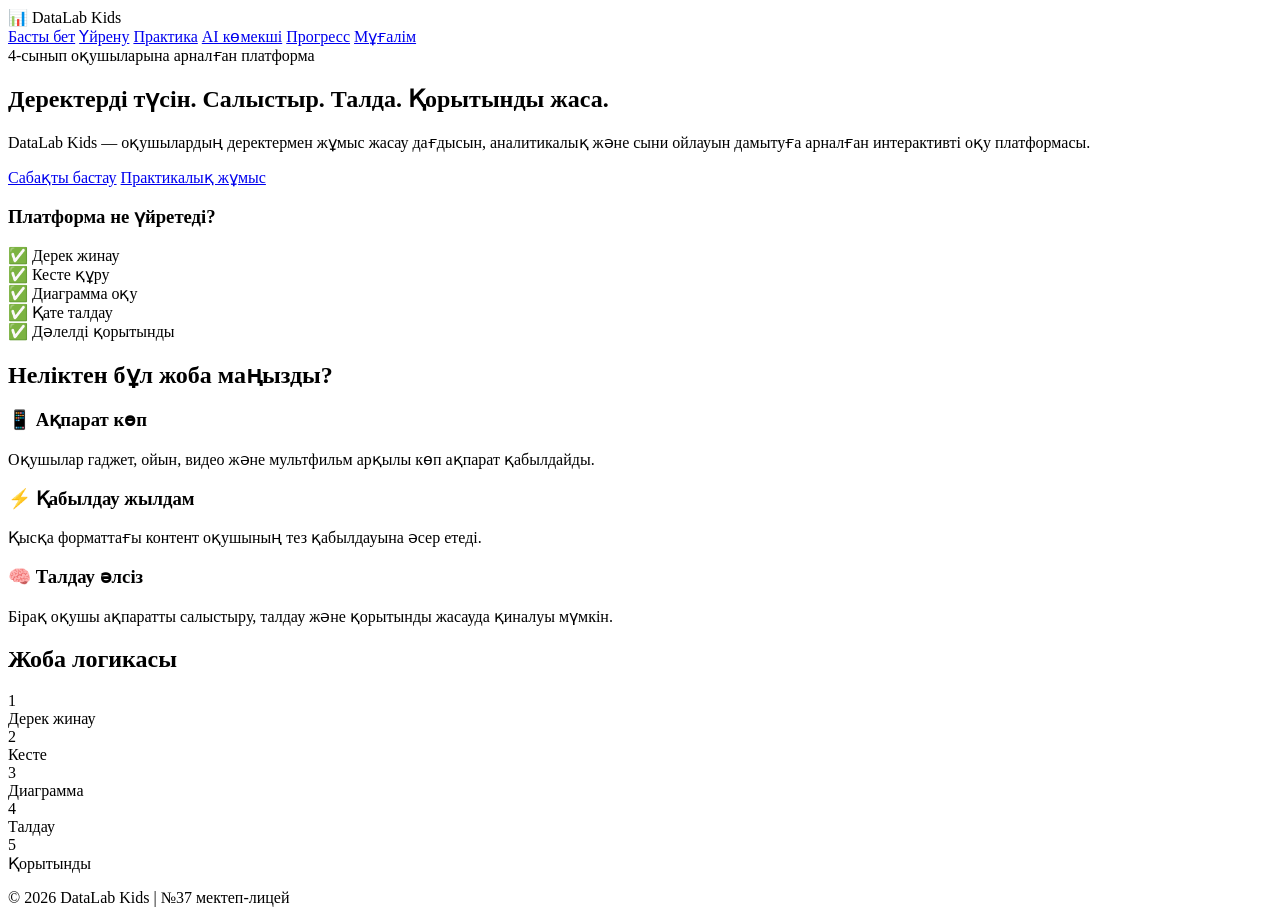
==== index.html @ 5378fdf6 "Create index.html" ====
<!DOCTYPE html>
<html lang="kk">
<head>
  <meta charset="UTF-8">
  <meta name="viewport" content="width=device-width, initial-scale=1.0">
  <title>DataLab Kids | Басты бет</title>
  <link rel="stylesheet" href="css/style.css">
</head>
<body>

<header class="navbar">
  <div class="logo">📊 DataLab Kids</div>
  <nav>
    <a href="index.html">Басты бет</a>
    <a href="learn.html">Үйрену</a>
    <a href="tasks.html">Практика</a>
    <a href="ai-helper.html">AI көмекші</a>
    <a href="progress.html">Прогресс</a>
    <a href="teacher.html">Мұғалім</a>
  </nav>
</header>

<section class="hero">
  <div class="hero-text">
    <span class="badge">4-сынып оқушыларына арналған платформа</span>
    <h1>Деректерді түсін. Салыстыр. Талда. Қорытынды жаса.</h1>
    <p>
      DataLab Kids — оқушылардың деректермен жұмыс жасау дағдысын,
      аналитикалық және сыни ойлауын дамытуға арналған интерактивті оқу платформасы.
    </p>

    <div class="hero-buttons">
      <a class="btn primary" href="learn.html">Сабақты бастау</a>
      <a class="btn secondary" href="tasks.html">Практикалық жұмыс</a>
    </div>
  </div>

  <div class="hero-panel">
    <h3>Платформа не үйретеді?</h3>
    <div class="check">✅ Дерек жинау</div>
    <div class="check">✅ Кесте құру</div>
    <div class="check">✅ Диаграмма оқу</div>
    <div class="check">✅ Қате талдау</div>
    <div class="check">✅ Дәлелді қорытынды</div>
  </div>
</section>

<section class="problem">
  <h2>Неліктен бұл жоба маңызды?</h2>
  <div class="cards-3">
    <div class="card">
      <h3>📱 Ақпарат көп</h3>
      <p>Оқушылар гаджет, ойын, видео және мультфильм арқылы көп ақпарат қабылдайды.</p>
    </div>
    <div class="card">
      <h3>⚡ Қабылдау жылдам</h3>
      <p>Қысқа форматтағы контент оқушының тез қабылдауына әсер етеді.</p>
    </div>
    <div class="card">
      <h3>🧠 Талдау әлсіз</h3>
      <p>Бірақ оқушы ақпаратты салыстыру, талдау және қорытынды жасауда қиналуы мүмкін.</p>
    </div>
  </div>
</section>

<section class="research-block">
  <h2>Жоба логикасы</h2>
  <div class="steps-row">
    <div>1<br><span>Дерек жинау</span></div>
    <div>2<br><span>Кесте</span></div>
    <div>3<br><span>Диаграмма</span></div>
    <div>4<br><span>Талдау</span></div>
    <div>5<br><span>Қорытынды</span></div>
  </div>
</section>

<footer>
  <p>© 2026 DataLab Kids | №37 мектеп-лицей</p>
</footer>

</body>
</html>
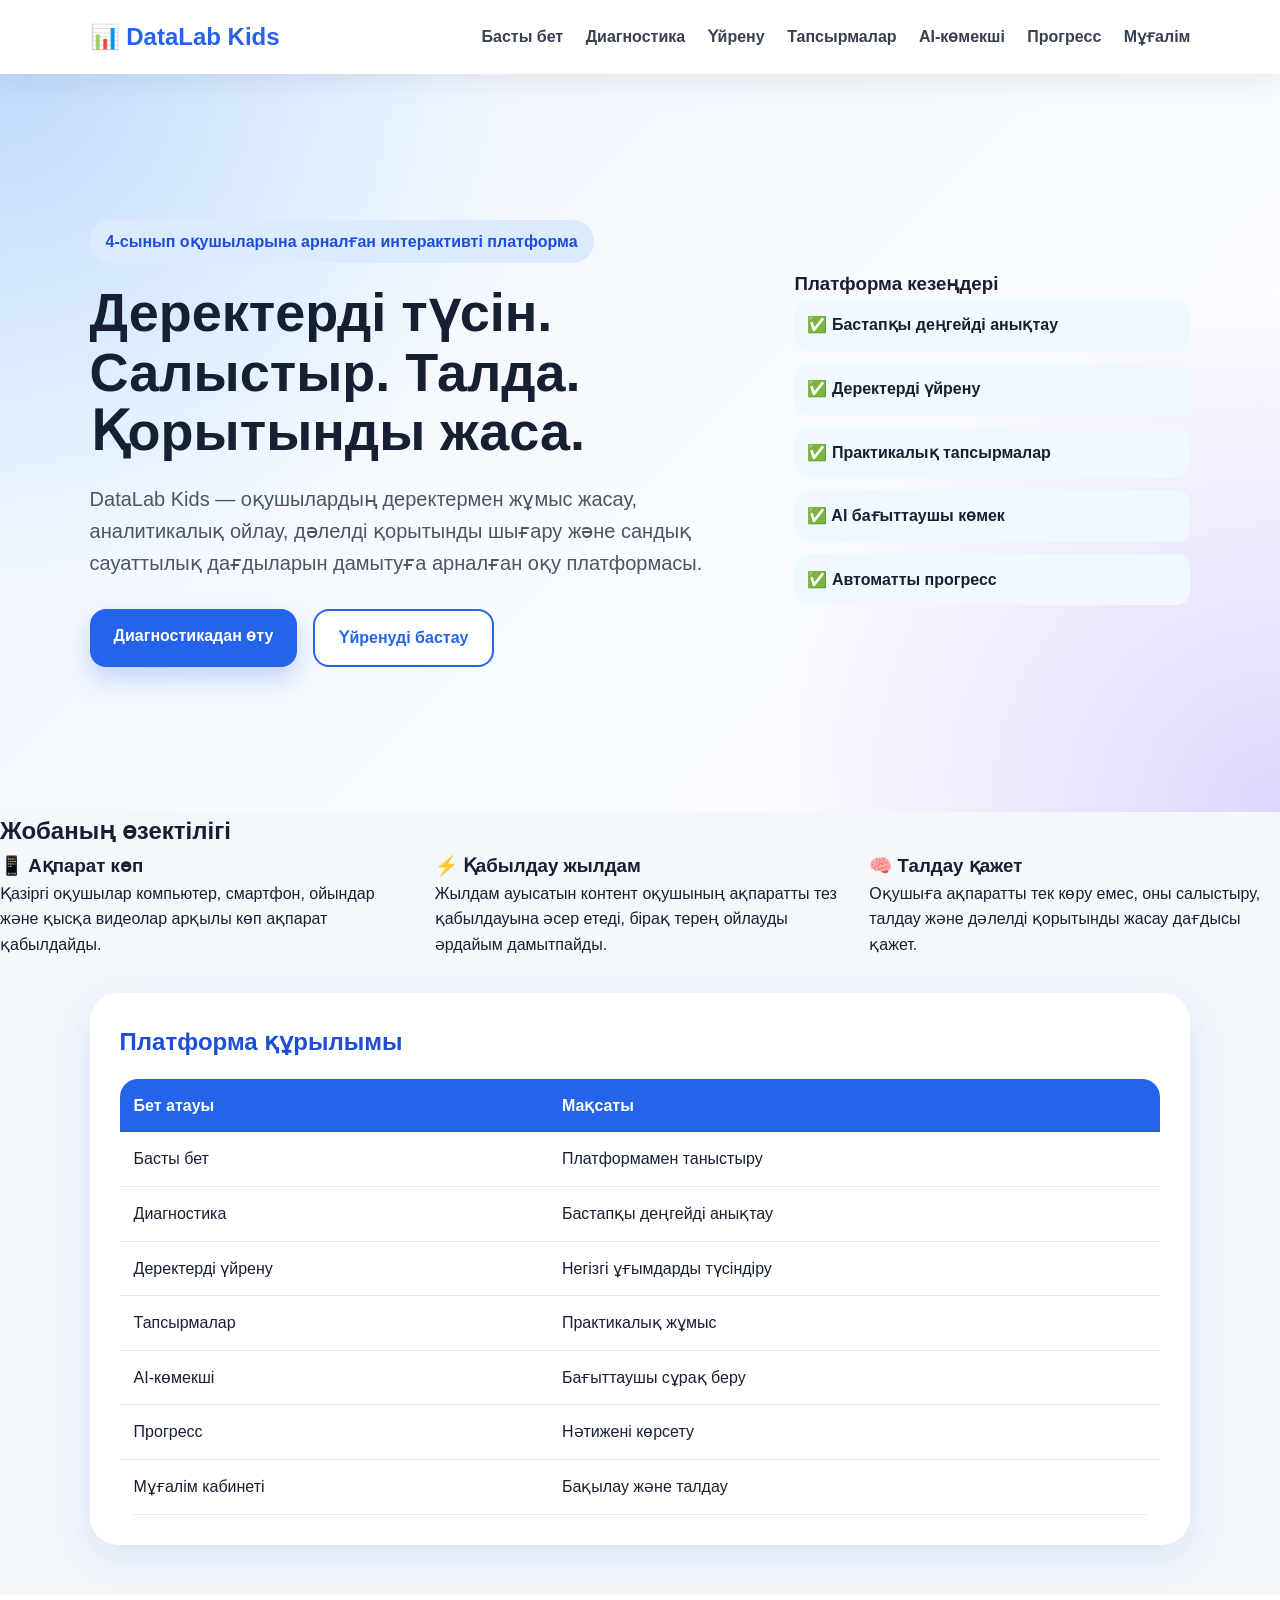
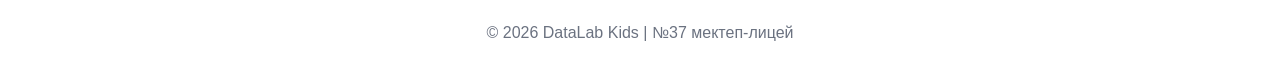
==== commit abf097e2: "Update index.html" ====
--- a/index.html
+++ b/index.html
@@ -1,10 +1,10 @@
 <!DOCTYPE html>
 <html lang="kk">
 <head>
-  <meta charset="UTF-8">
-  <meta name="viewport" content="width=device-width, initial-scale=1.0">
+  <meta charset="UTF-8" />
+  <meta name="viewport" content="width=device-width, initial-scale=1.0" />
   <title>DataLab Kids | Басты бет</title>
-  <link rel="stylesheet" href="css/style.css">
+  <link rel="stylesheet" href="css/style.css" />
 </head>
 <body>
 
@@ -12,66 +12,84 @@
   <div class="logo">📊 DataLab Kids</div>
   <nav>
     <a href="index.html">Басты бет</a>
+    <a href="diagnostic.html">Диагностика</a>
     <a href="learn.html">Үйрену</a>
-    <a href="tasks.html">Практика</a>
-    <a href="ai-helper.html">AI көмекші</a>
+    <a href="tasks.html">Тапсырмалар</a>
+    <a href="ai-helper.html">AI-көмекші</a>
     <a href="progress.html">Прогресс</a>
     <a href="teacher.html">Мұғалім</a>
   </nav>
 </header>
 
 <section class="hero">
-  <div class="hero-text">
-    <span class="badge">4-сынып оқушыларына арналған платформа</span>
+  <div class="hero-content">
+    <span class="badge">4-сынып оқушыларына арналған интерактивті платформа</span>
     <h1>Деректерді түсін. Салыстыр. Талда. Қорытынды жаса.</h1>
     <p>
-      DataLab Kids — оқушылардың деректермен жұмыс жасау дағдысын,
-      аналитикалық және сыни ойлауын дамытуға арналған интерактивті оқу платформасы.
+      DataLab Kids — оқушылардың деректермен жұмыс жасау, аналитикалық ойлау,
+      дәлелді қорытынды шығару және сандық сауаттылық дағдыларын дамытуға арналған оқу платформасы.
     </p>
 
     <div class="hero-buttons">
-      <a class="btn primary" href="learn.html">Сабақты бастау</a>
-      <a class="btn secondary" href="tasks.html">Практикалық жұмыс</a>
+      <a href="diagnostic.html" class="btn primary">Диагностикадан өту</a>
+      <a href="learn.html" class="btn secondary">Үйренуді бастау</a>
     </div>
   </div>
 
-  <div class="hero-panel">
-    <h3>Платформа не үйретеді?</h3>
-    <div class="check">✅ Дерек жинау</div>
-    <div class="check">✅ Кесте құру</div>
-    <div class="check">✅ Диаграмма оқу</div>
-    <div class="check">✅ Қате талдау</div>
-    <div class="check">✅ Дәлелді қорытынды</div>
+  <div class="hero-card">
+    <h3>Платформа кезеңдері</h3>
+    <div class="check">✅ Бастапқы деңгейді анықтау</div>
+    <div class="check">✅ Деректерді үйрену</div>
+    <div class="check">✅ Практикалық тапсырмалар</div>
+    <div class="check">✅ AI бағыттаушы көмек</div>
+    <div class="check">✅ Автоматты прогресс</div>
   </div>
 </section>
 
-<section class="problem">
-  <h2>Неліктен бұл жоба маңызды?</h2>
+<section class="problem-section">
+  <h2>Жобаның өзектілігі</h2>
   <div class="cards-3">
-    <div class="card">
+    <div class="info-card">
       <h3>📱 Ақпарат көп</h3>
-      <p>Оқушылар гаджет, ойын, видео және мультфильм арқылы көп ақпарат қабылдайды.</p>
+      <p>
+        Қазіргі оқушылар компьютер, смартфон, ойындар және қысқа видеолар арқылы
+        көп ақпарат қабылдайды.
+      </p>
     </div>
-    <div class="card">
+
+    <div class="info-card">
       <h3>⚡ Қабылдау жылдам</h3>
-      <p>Қысқа форматтағы контент оқушының тез қабылдауына әсер етеді.</p>
+      <p>
+        Жылдам ауысатын контент оқушының ақпаратты тез қабылдауына әсер етеді,
+        бірақ терең ойлауды әрдайым дамытпайды.
+      </p>
     </div>
-    <div class="card">
-      <h3>🧠 Талдау әлсіз</h3>
-      <p>Бірақ оқушы ақпаратты салыстыру, талдау және қорытынды жасауда қиналуы мүмкін.</p>
+
+    <div class="info-card">
+      <h3>🧠 Талдау қажет</h3>
+      <p>
+        Оқушыға ақпаратты тек көру емес, оны салыстыру, талдау және дәлелді қорытынды
+        жасау дағдысы қажет.
+      </p>
     </div>
   </div>
 </section>
 
-<section class="research-block">
-  <h2>Жоба логикасы</h2>
-  <div class="steps-row">
-    <div>1<br><span>Дерек жинау</span></div>
-    <div>2<br><span>Кесте</span></div>
-    <div>3<br><span>Диаграмма</span></div>
-    <div>4<br><span>Талдау</span></div>
-    <div>5<br><span>Қорытынды</span></div>
-  </div>
+<section class="table-box">
+  <h2>Платформа құрылымы</h2>
+  <table>
+    <tr>
+      <th>Бет атауы</th>
+      <th>Мақсаты</th>
+    </tr>
+    <tr><td>Басты бет</td><td>Платформамен таныстыру</td></tr>
+    <tr><td>Диагностика</td><td>Бастапқы деңгейді анықтау</td></tr>
+    <tr><td>Деректерді үйрену</td><td>Негізгі ұғымдарды түсіндіру</td></tr>
+    <tr><td>Тапсырмалар</td><td>Практикалық жұмыс</td></tr>
+    <tr><td>AI-көмекші</td><td>Бағыттаушы сұрақ беру</td></tr>
+    <tr><td>Прогресс</td><td>Нәтижені көрсету</td></tr>
+    <tr><td>Мұғалім кабинеті</td><td>Бақылау және талдау</td></tr>
+  </table>
 </section>
 
 <footer>
--- a/css/style.css
+++ b/css/style.css
@@ -0,0 +1,383 @@
+* {
+  margin: 0;
+  padding: 0;
+  box-sizing: border-box;
+}
+
+body {
+  background: #f4f7fb;
+  color: #172033;
+  font-family: "Segoe UI", Arial, sans-serif;
+  line-height: 1.6;
+}
+
+.navbar {
+  background: rgba(255,255,255,0.95);
+  padding: 18px 7%;
+  display: flex;
+  justify-content: space-between;
+  align-items: center;
+  box-shadow: 0 8px 30px rgba(0,0,0,0.07);
+  position: sticky;
+  top: 0;
+  z-index: 99;
+}
+
+.logo {
+  font-size: 24px;
+  font-weight: 900;
+  color: #2563eb;
+}
+
+nav a {
+  color: #374151;
+  text-decoration: none;
+  margin-left: 18px;
+  font-weight: 700;
+}
+
+nav a:hover {
+  color: #2563eb;
+}
+
+.hero {
+  min-height: 82vh;
+  padding: 80px 7%;
+  display: grid;
+  grid-template-columns: 1.25fr 0.75fr;
+  gap: 45px;
+  align-items: center;
+  background:
+    radial-gradient(circle at top left, #bfdbfe, transparent 35%),
+    radial-gradient(circle at bottom right, #ddd6fe, transparent 35%),
+    linear-gradient(135deg, #eff6ff, #ffffff);
+}
+
+.badge {
+  display: inline-block;
+  background: #dbeafe;
+  color: #1d4ed8;
+  padding: 9px 16px;
+  border-radius: 999px;
+  font-weight: 800;
+  margin-bottom: 20px;
+}
+
+.hero h1 {
+  font-size: 54px;
+  line-height: 1.1;
+  margin-bottom: 22px;
+}
+
+.hero p {
+  font-size: 20px;
+  max-width: 720px;
+  color: #4b5563;
+}
+
+.hero-buttons {
+  margin-top: 30px;
+  display: flex;
+  gap: 16px;
+}
+
+.btn {
+  border: none;
+  border-radius: 16px;
+  padding: 14px 24px;
+  font-size: 16px;
+  font-weight: 800;
+  text-decoration: none;
+  cursor: pointer;
+  display: inline-block;
+}
+
+.primary {
+  background: #2563eb;
+  color: white;
+  box-shadow: 0 12px 24px rgba(37,99,235,0.25);
+}
+
+.secondary {
+  background: white;
+  color: #2563eb;
+  border: 2px solid #2563eb;
+}
+
+.hero-panel,
+.card,
+.task-card,
+.research-info,
+.table-box,
+.bot-area,
+.recommend,
+.progress-card,
+.dash-card {
+  background: white;
+  border-radius: 28px;
+  padding: 30px;
+  box-shadow: 0 14px 40px rgba(37, 99, 235, 0.12);
+}
+
+.hero-panel h3 {
+  font-size: 24px;
+  color: #2563eb;
+  margin-bottom: 18px;
+}
+
+.check {
+  padding: 13px;
+  margin-bottom: 12px;
+  background: #f0f9ff;
+  border-radius: 14px;
+  font-weight: 700;
+}
+
+.problem,
+.research-block,
+.table-box,
+.bot-area,
+.recommend,
+.research-info,
+.task-card {
+  margin: 35px 7%;
+}
+
+.problem h2,
+.research-block h2,
+.table-box h2,
+.task-card h2,
+.research-info h2,
+.bot-area h2,
+.recommend h2 {
+  color: #1d4ed8;
+  margin-bottom: 18px;
+}
+
+.cards-3,
+.content-grid,
+.progress-grid,
+.dashboard {
+  display: grid;
+  gap: 24px;
+}
+
+.cards-3 {
+  grid-template-columns: repeat(3, 1fr);
+}
+
+.content-grid,
+.progress-grid {
+  margin: 35px 7%;
+  grid-template-columns: repeat(2, 1fr);
+}
+
+.dashboard {
+  margin: 35px 7%;
+  grid-template-columns: repeat(4, 1fr);
+}
+
+.card h3,
+.card h2 {
+  color: #2563eb;
+  margin-bottom: 12px;
+}
+
+.big {
+  min-height: 190px;
+}
+
+.page-head {
+  text-align: center;
+  padding: 65px 7% 30px;
+}
+
+.page-head h1 {
+  font-size: 44px;
+  color: #111827;
+}
+
+.page-head p {
+  font-size: 18px;
+  color: #6b7280;
+  max-width: 850px;
+  margin: 12px auto 0;
+}
+
+.steps-row {
+  display: grid;
+  grid-template-columns: repeat(5, 1fr);
+  gap: 18px;
+}
+
+.steps-row div {
+  background: white;
+  border-radius: 22px;
+  padding: 24px;
+  text-align: center;
+  color: #2563eb;
+  font-size: 30px;
+  font-weight: 900;
+  box-shadow: 0 10px 25px rgba(0,0,0,0.07);
+}
+
+.steps-row span {
+  display: block;
+  color: #374151;
+  font-size: 15px;
+  margin-top: 8px;
+}
+
+table {
+  width: 100%;
+  border-collapse: collapse;
+  overflow: hidden;
+  border-radius: 18px;
+  background: white;
+}
+
+th {
+  background: #2563eb;
+  color: white;
+  padding: 14px;
+  text-align: left;
+}
+
+td {
+  padding: 14px;
+  border-bottom: 1px solid #e5e7eb;
+}
+
+tr:hover {
+  background: #eff6ff;
+}
+
+label {
+  display: block;
+  font-weight: 800;
+  margin: 18px 0 8px;
+}
+
+input,
+textarea {
+  width: 100%;
+  border: 2px solid #dbeafe;
+  border-radius: 16px;
+  padding: 14px;
+  font-size: 16px;
+  outline: none;
+}
+
+textarea {
+  min-height: 110px;
+  resize: vertical;
+}
+
+input:focus,
+textarea:focus {
+  border-color: #2563eb;
+}
+
+.wrong-box {
+  background: #fff7ed;
+  color: #7c2d12;
+  border-left: 6px solid #f97316;
+  padding: 20px;
+  border-radius: 18px;
+  font-weight: 700;
+  margin-bottom: 18px;
+}
+
+.final-card {
+  border: 2px solid #bfdbfe;
+}
+
+.result-box {
+  margin-top: 22px;
+  padding: 22px;
+  border-radius: 20px;
+  display: none;
+}
+
+.good {
+  background: #dcfce7;
+  color: #166534;
+}
+
+.mid {
+  background: #fef9c3;
+  color: #854d0e;
+}
+
+.low {
+  background: #fee2e2;
+  color: #991b1b;
+}
+
+.bar {
+  height: 16px;
+  background: #e5e7eb;
+  border-radius: 999px;
+  overflow: hidden;
+  margin: 14px 0;
+}
+
+.bar span {
+  display: block;
+  height: 100%;
+  background: linear-gradient(90deg, #2563eb, #22c55e);
+}
+
+.dash-card {
+  text-align: center;
+}
+
+.dash-card h3 {
+  color: #6b7280;
+  font-size: 16px;
+}
+
+.dash-card p {
+  color: #2563eb;
+  font-size: 28px;
+  font-weight: 900;
+  margin-top: 8px;
+}
+
+footer {
+  text-align: center;
+  padding: 25px;
+  color: #6b7280;
+  background: white;
+  margin-top: 50px;
+}
+
+@media (max-width: 900px) {
+  .navbar {
+    flex-direction: column;
+    gap: 15px;
+  }
+
+  nav {
+    display: flex;
+    flex-wrap: wrap;
+    justify-content: center;
+  }
+
+  nav a {
+    margin: 8px;
+  }
+
+  .hero,
+  .cards-3,
+  .content-grid,
+  .progress-grid,
+  .dashboard,
+  .steps-row {
+    grid-template-columns: 1fr;
+  }
+
+  .hero h1 {
+    font-size: 38px;
+  }
+}
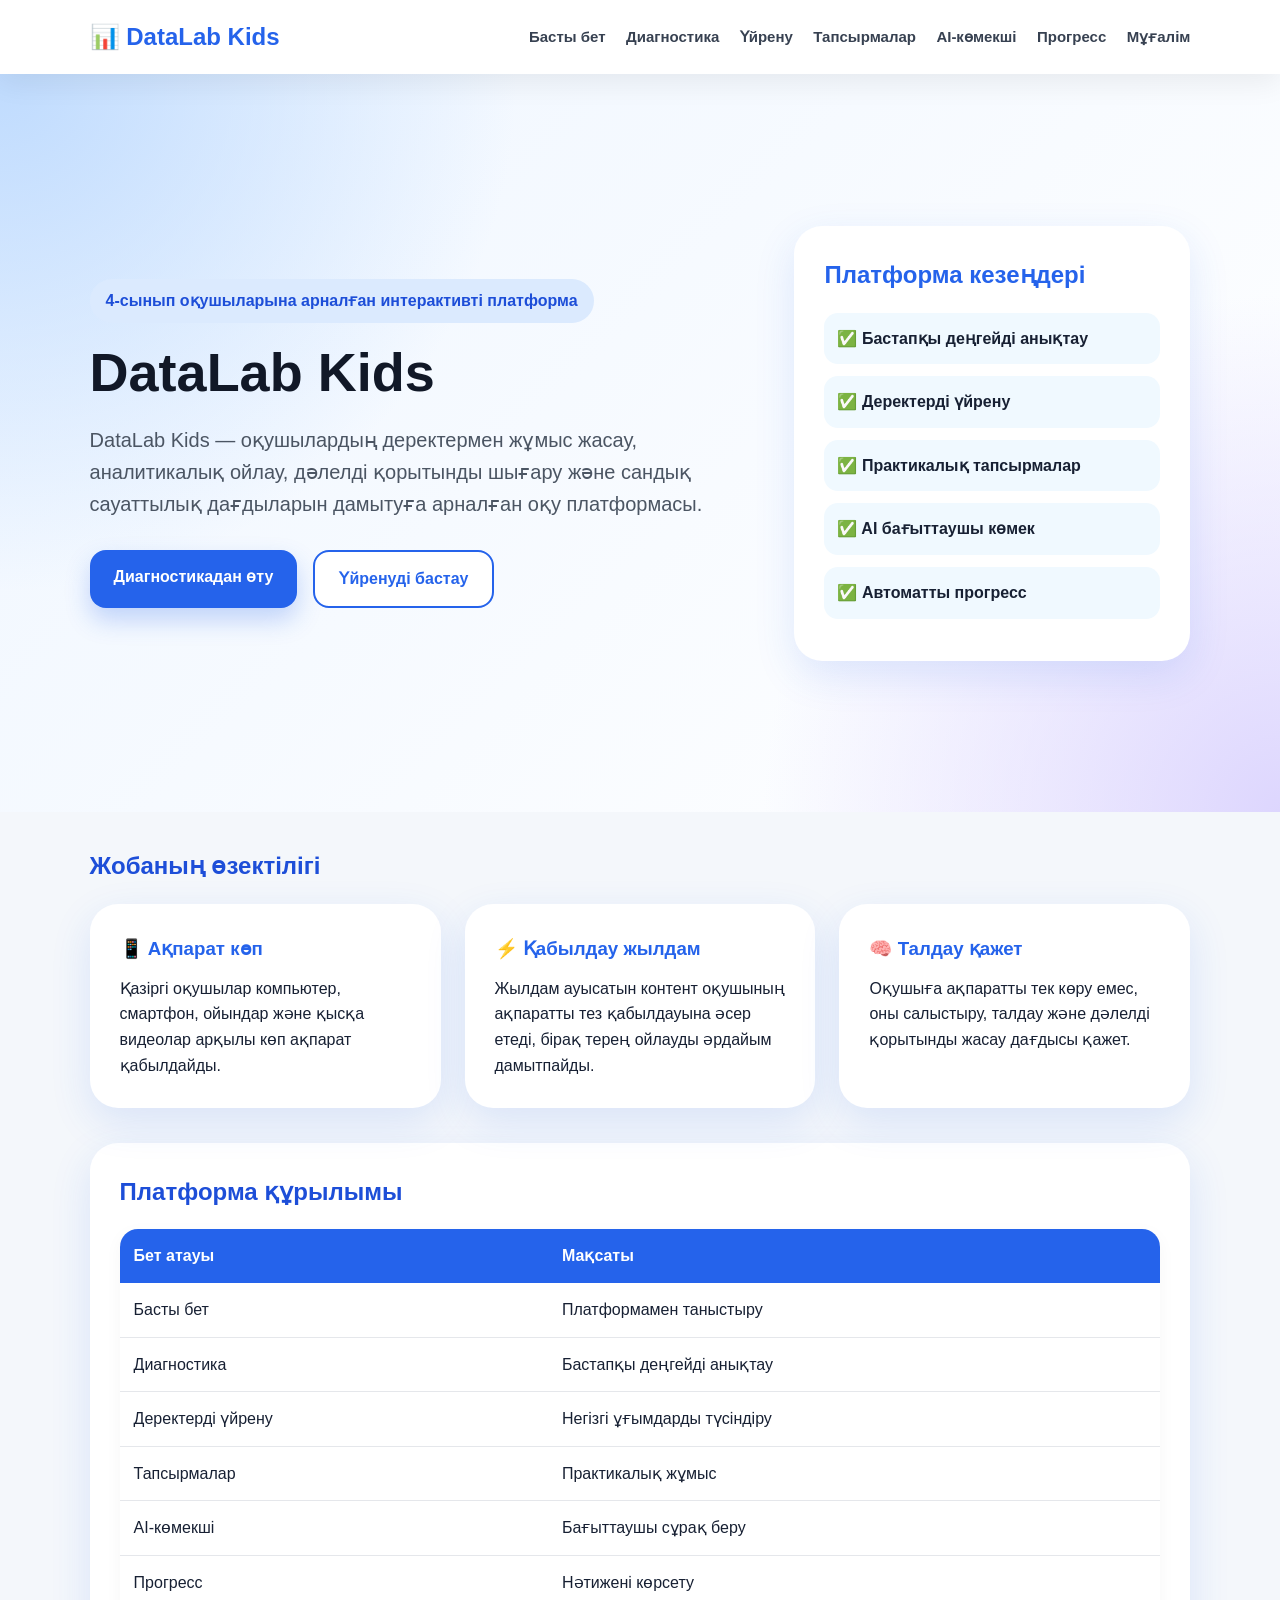
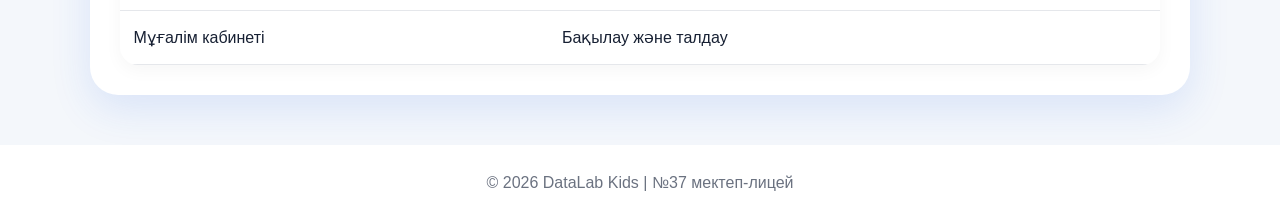
==== commit 271ef2b7: "Update index.html" ====
--- a/index.html
+++ b/index.html
@@ -24,7 +24,7 @@
 <section class="hero">
   <div class="hero-content">
     <span class="badge">4-сынып оқушыларына арналған интерактивті платформа</span>
-    <h1>Деректерді түсін. Салыстыр. Талда. Қорытынды жаса.</h1>
+    <h1>DataLab Kids</h1>
     <p>
       DataLab Kids — оқушылардың деректермен жұмыс жасау, аналитикалық ойлау,
       дәлелді қорытынды шығару және сандық сауаттылық дағдыларын дамытуға арналған оқу платформасы.
--- a/css/style.css
+++ b/css/style.css
@@ -4,15 +4,30 @@
   box-sizing: border-box;
 }
 
+:root {
+  --blue: #2563eb;
+  --dark-blue: #1d4ed8;
+  --light-blue: #dbeafe;
+  --green: #22c55e;
+  --purple: #7c3aed;
+  --yellow: #facc15;
+  --red: #ef4444;
+  --text: #172033;
+  --muted: #6b7280;
+  --bg: #f4f7fb;
+  --white: #ffffff;
+  --shadow: 0 14px 40px rgba(37, 99, 235, 0.13);
+}
+
 body {
-  background: #f4f7fb;
-  color: #172033;
+  background: var(--bg);
+  color: var(--text);
   font-family: "Segoe UI", Arial, sans-serif;
   line-height: 1.6;
 }
 
 .navbar {
-  background: rgba(255,255,255,0.95);
+  background: rgba(255, 255, 255, 0.96);
   padding: 18px 7%;
   display: flex;
   justify-content: space-between;
@@ -21,23 +36,25 @@
   position: sticky;
   top: 0;
   z-index: 99;
+  backdrop-filter: blur(12px);
 }
 
 .logo {
   font-size: 24px;
   font-weight: 900;
-  color: #2563eb;
+  color: var(--blue);
 }
 
 nav a {
   color: #374151;
   text-decoration: none;
-  margin-left: 18px;
+  margin-left: 16px;
   font-weight: 700;
+  font-size: 15px;
 }
 
 nav a:hover {
-  color: #2563eb;
+  color: var(--blue);
 }
 
 .hero {
@@ -55,8 +72,8 @@
 
 .badge {
   display: inline-block;
-  background: #dbeafe;
-  color: #1d4ed8;
+  background: var(--light-blue);
+  color: var(--dark-blue);
   padding: 9px 16px;
   border-radius: 999px;
   font-weight: 800;
@@ -67,11 +84,12 @@
   font-size: 54px;
   line-height: 1.1;
   margin-bottom: 22px;
+  color: #111827;
 }
 
 .hero p {
   font-size: 20px;
-  max-width: 720px;
+  max-width: 760px;
   color: #4b5563;
 }
 
@@ -79,6 +97,7 @@
   margin-top: 30px;
   display: flex;
   gap: 16px;
+  flex-wrap: wrap;
 }
 
 .btn {
@@ -90,38 +109,51 @@
   text-decoration: none;
   cursor: pointer;
   display: inline-block;
+  transition: 0.25s ease;
+}
+
+.btn:hover {
+  transform: translateY(-2px);
 }
 
 .primary {
-  background: #2563eb;
+  background: var(--blue);
   color: white;
   box-shadow: 0 12px 24px rgba(37,99,235,0.25);
 }
 
 .secondary {
   background: white;
-  color: #2563eb;
-  border: 2px solid #2563eb;
-}
-
-.hero-panel,
-.card,
+  color: var(--blue);
+  border: 2px solid var(--blue);
+}
+
+.danger {
+  background: var(--red);
+  color: white;
+}
+
+.hero-card,
+.info-card,
 .task-card,
 .research-info,
 .table-box,
 .bot-area,
 .recommend,
 .progress-card,
-.dash-card {
+.dash-card,
+.chart-section,
+.algorithm-section,
+.danger-zone {
   background: white;
   border-radius: 28px;
   padding: 30px;
-  box-shadow: 0 14px 40px rgba(37, 99, 235, 0.12);
-}
-
-.hero-panel h3 {
+  box-shadow: var(--shadow);
+}
+
+.hero-card h3 {
   font-size: 24px;
-  color: #2563eb;
+  color: var(--blue);
   margin-bottom: 18px;
 }
 
@@ -133,31 +165,37 @@
   font-weight: 700;
 }
 
-.problem,
-.research-block,
+.problem-section,
+.research-info,
 .table-box,
+.task-card,
 .bot-area,
 .recommend,
-.research-info,
-.task-card {
+.chart-section,
+.algorithm-section,
+.danger-zone {
   margin: 35px 7%;
 }
 
-.problem h2,
-.research-block h2,
+.problem-section h2,
+.research-info h2,
 .table-box h2,
 .task-card h2,
-.research-info h2,
 .bot-area h2,
-.recommend h2 {
-  color: #1d4ed8;
+.recommend h2,
+.chart-section h2,
+.algorithm-section h2,
+.danger-zone h2 {
+  color: var(--dark-blue);
   margin-bottom: 18px;
 }
 
 .cards-3,
 .content-grid,
 .progress-grid,
-.dashboard {
+.dashboard,
+.mini-grid,
+.steps-row {
   display: grid;
   gap: 24px;
 }
@@ -166,10 +204,14 @@
   grid-template-columns: repeat(3, 1fr);
 }
 
-.content-grid,
+.content-grid {
+  margin: 35px 7%;
+  grid-template-columns: repeat(2, 1fr);
+}
+
 .progress-grid {
   margin: 35px 7%;
-  grid-template-columns: repeat(2, 1fr);
+  grid-template-columns: 1.2fr 1fr 1fr 1fr;
 }
 
 .dashboard {
@@ -177,9 +219,24 @@
   grid-template-columns: repeat(4, 1fr);
 }
 
-.card h3,
-.card h2 {
-  color: #2563eb;
+.mini-grid {
+  margin-top: 20px;
+  grid-template-columns: repeat(5, 1fr);
+}
+
+.mini-card {
+  background: #eff6ff;
+  border: 1px solid #bfdbfe;
+  color: var(--dark-blue);
+  border-radius: 18px;
+  padding: 16px;
+  text-align: center;
+  font-weight: 800;
+}
+
+.info-card h2,
+.info-card h3 {
+  color: var(--blue);
   margin-bottom: 12px;
 }
 
@@ -199,29 +256,26 @@
 
 .page-head p {
   font-size: 18px;
-  color: #6b7280;
-  max-width: 850px;
+  color: var(--muted);
+  max-width: 880px;
   margin: 12px auto 0;
 }
 
 .steps-row {
-  display: grid;
   grid-template-columns: repeat(5, 1fr);
-  gap: 18px;
-}
-
-.steps-row div {
-  background: white;
+}
+
+.step-box {
+  background: #eff6ff;
   border-radius: 22px;
   padding: 24px;
   text-align: center;
-  color: #2563eb;
+  color: var(--blue);
   font-size: 30px;
   font-weight: 900;
-  box-shadow: 0 10px 25px rgba(0,0,0,0.07);
-}
-
-.steps-row span {
+}
+
+.step-box span {
   display: block;
   color: #374151;
   font-size: 15px;
@@ -234,10 +288,11 @@
   overflow: hidden;
   border-radius: 18px;
   background: white;
+  box-shadow: 0 5px 18px rgba(0,0,0,0.04);
 }
 
 th {
-  background: #2563eb;
+  background: var(--blue);
   color: white;
   padding: 14px;
   text-align: left;
@@ -266,6 +321,7 @@
   padding: 14px;
   font-size: 16px;
   outline: none;
+  background: #fbfdff;
 }
 
 textarea {
@@ -275,7 +331,28 @@
 
 input:focus,
 textarea:focus {
-  border-color: #2563eb;
+  border-color: var(--blue);
+  background: white;
+}
+
+.visual-bars {
+  margin: 22px 0;
+}
+
+.visual-bars div {
+  background: #e5e7eb;
+  border-radius: 999px;
+  margin: 12px 0;
+  overflow: hidden;
+}
+
+.visual-bars span {
+  display: block;
+  background: linear-gradient(90deg, var(--blue), var(--green));
+  color: white;
+  padding: 10px 14px;
+  border-radius: 999px;
+  font-weight: 800;
 }
 
 .wrong-box {
@@ -284,7 +361,7 @@
   border-left: 6px solid #f97316;
   padding: 20px;
   border-radius: 18px;
-  font-weight: 700;
+  font-weight: 800;
   margin-bottom: 18px;
 }
 
@@ -312,6 +389,21 @@
 .low {
   background: #fee2e2;
   color: #991b1b;
+}
+
+.progress-card {
+  min-height: 180px;
+}
+
+.main-progress {
+  background: linear-gradient(135deg, #2563eb, #7c3aed);
+  color: white;
+}
+
+.big-percent {
+  font-size: 54px;
+  font-weight: 900;
+  margin: 12px 0;
 }
 
 .bar {
@@ -325,7 +417,10 @@
 .bar span {
   display: block;
   height: 100%;
-  background: linear-gradient(90deg, #2563eb, #22c55e);
+  background: linear-gradient(90deg, var(--blue), var(--green));
+  border-radius: 999px;
+  width: 0%;
+  transition: width 0.8s ease;
 }
 
 .dash-card {
@@ -333,26 +428,38 @@
 }
 
 .dash-card h3 {
-  color: #6b7280;
+  color: var(--muted);
   font-size: 16px;
 }
 
 .dash-card p {
-  color: #2563eb;
+  color: var(--blue);
   font-size: 28px;
   font-weight: 900;
   margin-top: 8px;
 }
 
+.chart-section canvas {
+  max-height: 360px;
+}
+
+.nice-list {
+  padding-left: 22px;
+}
+
+.nice-list li {
+  margin-bottom: 10px;
+}
+
 footer {
   text-align: center;
   padding: 25px;
-  color: #6b7280;
+  color: var(--muted);
   background: white;
   margin-top: 50px;
 }
 
-@media (max-width: 900px) {
+@media (max-width: 1000px) {
   .navbar {
     flex-direction: column;
     gap: 15px;
@@ -373,6 +480,7 @@
   .content-grid,
   .progress-grid,
   .dashboard,
+  .mini-grid,
   .steps-row {
     grid-template-columns: 1fr;
   }
@@ -380,4 +488,8 @@
   .hero h1 {
     font-size: 38px;
   }
-}
+
+  .page-head h1 {
+    font-size: 34px;
+  }
+}
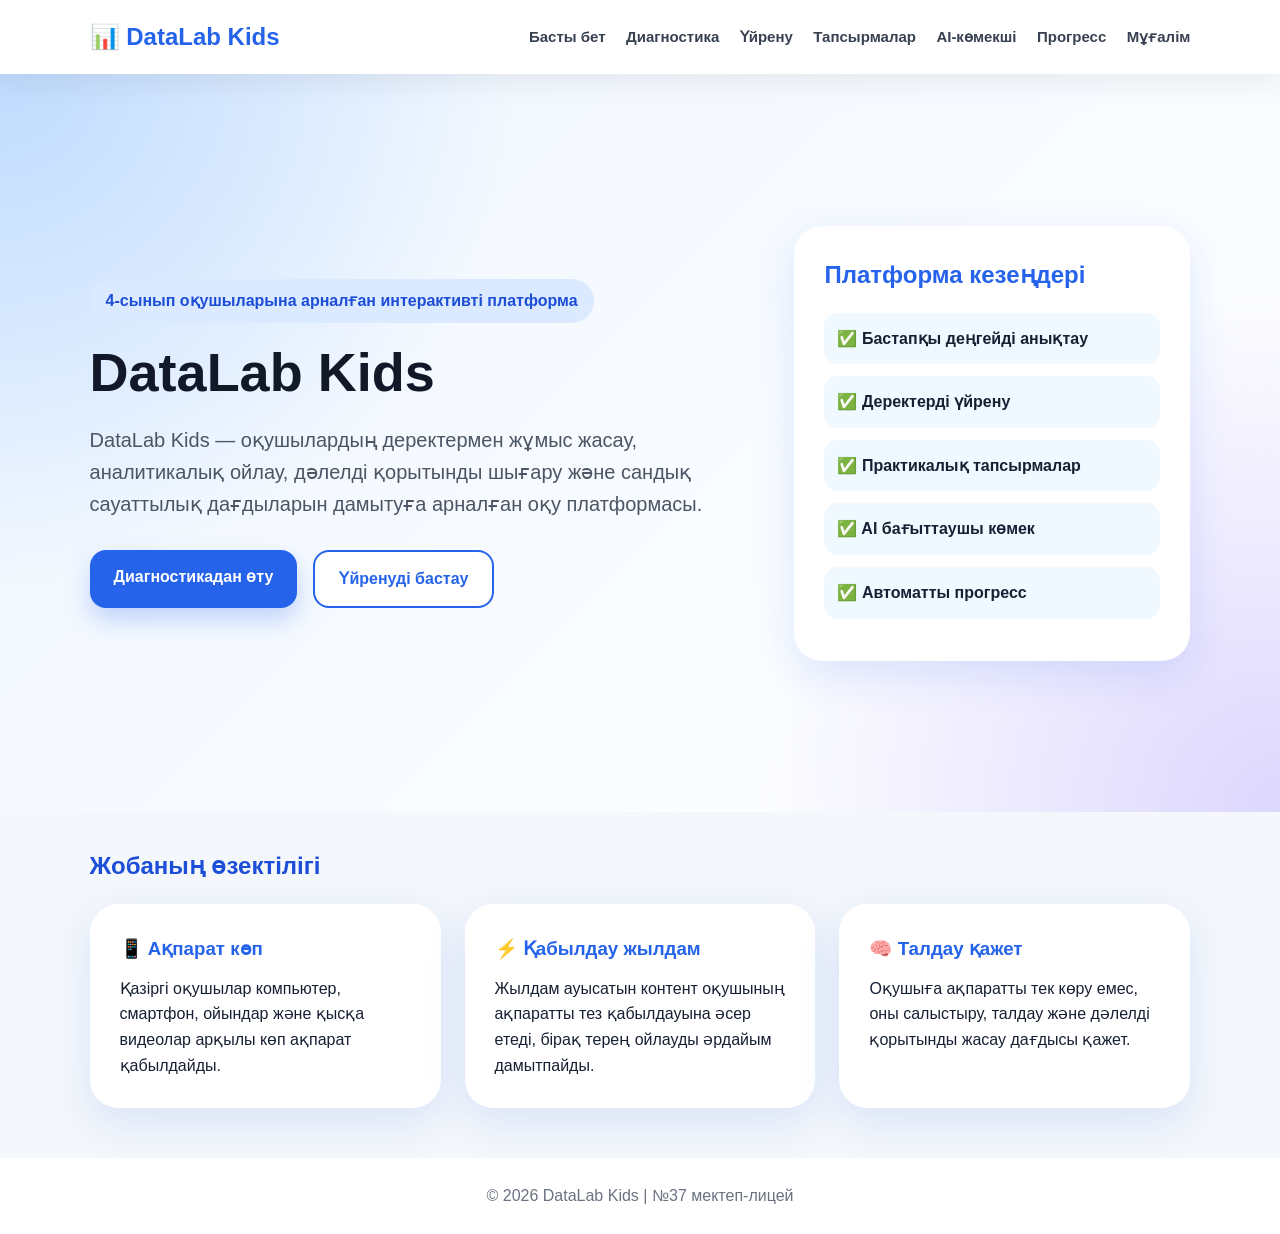
==== commit d6477df3: "Update index.html" ====
--- a/index.html
+++ b/index.html
@@ -75,22 +75,6 @@
   </div>
 </section>
 
-<section class="table-box">
-  <h2>Платформа құрылымы</h2>
-  <table>
-    <tr>
-      <th>Бет атауы</th>
-      <th>Мақсаты</th>
-    </tr>
-    <tr><td>Басты бет</td><td>Платформамен таныстыру</td></tr>
-    <tr><td>Диагностика</td><td>Бастапқы деңгейді анықтау</td></tr>
-    <tr><td>Деректерді үйрену</td><td>Негізгі ұғымдарды түсіндіру</td></tr>
-    <tr><td>Тапсырмалар</td><td>Практикалық жұмыс</td></tr>
-    <tr><td>AI-көмекші</td><td>Бағыттаушы сұрақ беру</td></tr>
-    <tr><td>Прогресс</td><td>Нәтижені көрсету</td></tr>
-    <tr><td>Мұғалім кабинеті</td><td>Бақылау және талдау</td></tr>
-  </table>
-</section>
 
 <footer>
   <p>© 2026 DataLab Kids | №37 мектеп-лицей</p>
